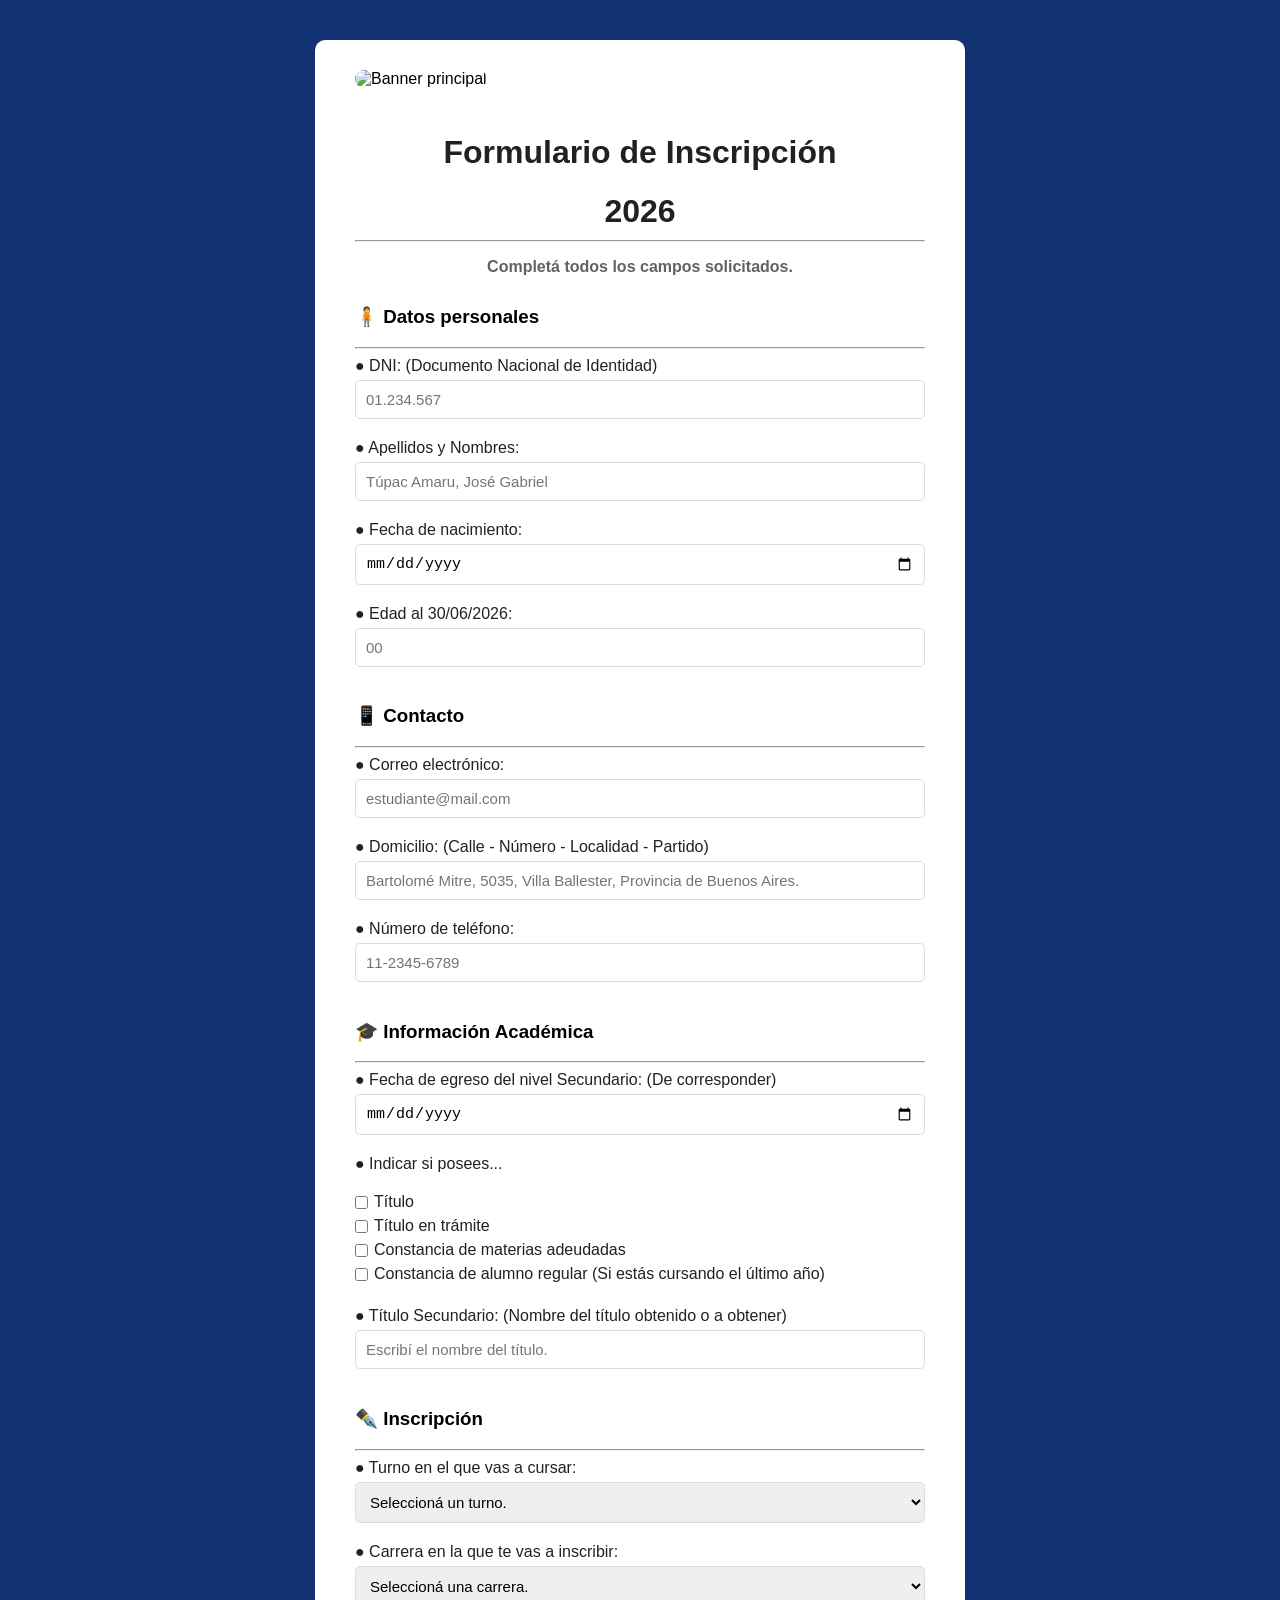
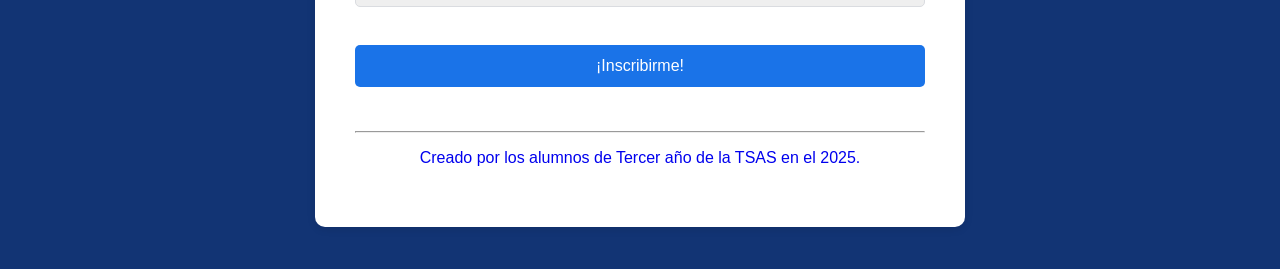
==== IU/Pages/EstudiantesUI/index.html @ d3afc266 "Re estrucuturado de las carpetas principales" ====
<!DOCTYPE html>

<html lang="es">
    <head>
        <meta charset="UTF-8">
        <meta name="viewport" content="width=device-width, initial-scale=1.0">
        <title>Formulario de Inscripción 2026</title>
        <link rel="stylesheet" href="css/style.css">
    </head>
    <body>
        <div class="form-container">
            <img src="Imagenes/banner.jpg" alt="Banner principal" class="banner">
            <h1>Formulario de Inscripción</h1>
            <h1>2026</h1>
            <hr>
            <p class="instruccion"><strong>Completá todos los campos solicitados.</strong></p>
            <form id="formInscripcion">

                <!-- 🧍 Datos personales -->
                <h3>🧍 Datos personales</h3>

                <hr>

                <label for="dni">&#9679; DNI: (Documento Nacional de Identidad)</label>
                <input type="text" id="dni" name="dni" placeholder="01.234.567" required>

                <label for="apellidosynombres">&#9679; Apellidos y Nombres:</label>
                <input type="text" id="apellidosynombres" name="apellidosynombres" placeholder="Túpac Amaru, José Gabriel" required>

                <label for="fechaNac">&#9679; Fecha de nacimiento:</label>
                <input type="date" id="fechaNac" name="fechaNac" required>

                <label for="edadFecha">&#9679; Edad al 30/06/2026:</label>
                <input type="text" id="edadFecha" name="edadFecha" placeholder="00" required>



                <!-- 📱 Contacto -->
                <h3>📱 Contacto</h3>

                <hr>

                <label for="correo">&#9679; Correo electrónico:</label>
                <input type="email" id="correo" name="correo" placeholder="estudiante@mail.com" required>

                <label for="domicilio">&#9679; Domicilio: (Calle - Número - Localidad - Partido)</label>
                <input type="text" id="domicilio" name="domicilio" placeholder="Bartolomé Mitre, 5035, Villa Ballester, Provincia de Buenos Aires." required>

                <label for="telefono">&#9679; Número de teléfono:</label>
                <input type="tel" id="telefono" name="telefono" placeholder="11-2345-6789" required>

                <!-- 🎓 Información Académica -->
                <h3>🎓 Información Académica</h3>
                
                <hr>
                
                <label for="fechaEgre">&#9679; Fecha de egreso del nivel Secundario: (De corresponder)</label>
                <input type="date" id="fechaEgre" name="fechaEgre" required>

                <label>&#9679; Indicar si posees...</label>
                <div class="checkbox-group">
                    <label><input type="checkbox" name="titulo" value="titulo"> Título</label>
                    <label><input type="checkbox" name="tituloEnTramite" value="titulo en tramite"> Título en trámite</label>
                    <label><input type="checkbox" name="materiasAdeudadas" value="Constancia de materias adeudadas"> Constancia de materias adeudadas</label>
                    <label><input type="checkbox" name="alumnoRegular" value="Constancia Alumno regular"> Constancia de alumno regular (Si estás cursando el último año)</label><br>
                </div>

                <label for="tituloSec">&#9679; Título Secundario: (Nombre del título obtenido o a obtener)</label>
                <input type="text" id="tituloSec" name="tituloSec" placeholder="Escribí el nombre del título." required>

                <!-- ✒️ Inscripción -->
                <h3>✒️ Inscripción</h3>
                
                <hr>
                
                <label for="turno">&#9679; Turno en el que vas a cursar:</label>
                <select id="turno" name="turno" required>
                    <option value="" disabled selected>Seleccioná un turno.</option>
                    <option value="manana">Mañana</option> 
                    <option value="tarde">Tarde</option>
                    <option value="vespertino">Vespertino</option>
                </select>

                <label for="carrera">&#9679; Carrera en la que te vas a inscribir:</label>
                <select id="carrera" name="carrera" required>
                    <option value="" disabled selected>Seleccioná una carrera.</option>
                </select>

                <br><br>
                
                <button type="submit">¡Inscribirme!</button>
                
                <br><br><br>
            </form>
            <hr>
            <footer>
                <p>
                    <a href="/UI/-/agradecimientos.html" title="Ver agradecimientos" style="text-decoration: none;">
                        Creado por los alumnos de Tercer año de la TSAS en el 2025.
                    </a>
                </p>
            </footer>
        </div>
        <script src="script/script.js"></script>
    </body>
</html>
---- IU/Pages/EstudiantesUI/css/style.css ----
body {
    font-family: 'Roboto', sans-serif;
    background-color: #123474;
    display: flex;
    justify-content: center;
    padding: 40px;
    margin: 0;
}

.form-container {
    background-color: #ffffff;
    border-radius: 10px;
    box-shadow: 0 2px 8px rgba(0,0,0,0.1);
    width: 100%;
    max-width: 650px;
    padding: 30px 40px;
    box-sizing: border-box;
}

.banner {
    width: 100%;
    border-radius: 10px;
    margin-bottom: 25px;
}

h1 {
    color: #202124;
    margin-bottom: 10px;
    text-align: center;
}

h2 {
    color: #202124;
    margin-bottom: 10px;
    text-align: center;
}

p {
    color: #5f6368;
    text-align: center;
    margin-bottom: 30px;
}

label {
    display: block;
    margin-bottom: 5px;
    font-weight: 500;
    color: #202124;
}

input, select {
    width: 100%;
    padding: 10px;
    margin-bottom: 20px;
    border-radius: 5px;
    border: 1px solid #dadce0;
    font-size: 15px;
    box-sizing: border-box;
}

button {
    background-color: #1a73e8;
    color: white;
    border: none;
    padding: 12px 20px;
    border-radius: 5px;
    cursor: pointer;
    font-size: 16px;
    width: 100%;
}

button:hover {
    background-color: #155ab6;
}

/* Responsivo */
@media (max-width: 768px) {
    body {
        padding: 20px;
    }
    .form-container {
        padding: 25px 20px;
    }
    h2 {
        font-size: 20px;
    }
    p {
        font-size: 14px;
    }
}

.checkbox-group {
  margin-top: 20px;
}

.checkbox-group label {
  display: flex;             /* Mantiene checkbox y texto alineados en la misma línea */
  align-items: center;       /* Centra verticalmente el texto con el checkbox */
  gap: 6px;                  /* Espacio entre el checkbox y el texto */
  margin-bottom: 6px;        /* Espacio entre opciones */
  text-align: left;
  cursor: pointer;
  width: auto;               /* Evita que se estire todo el ancho */
}

.checkbox-group input[type="checkbox"] {
  width: auto;               /* Evita que el input herede el width: 100% */
  margin: 0;                 /* Quita márgenes sobrantes */
}
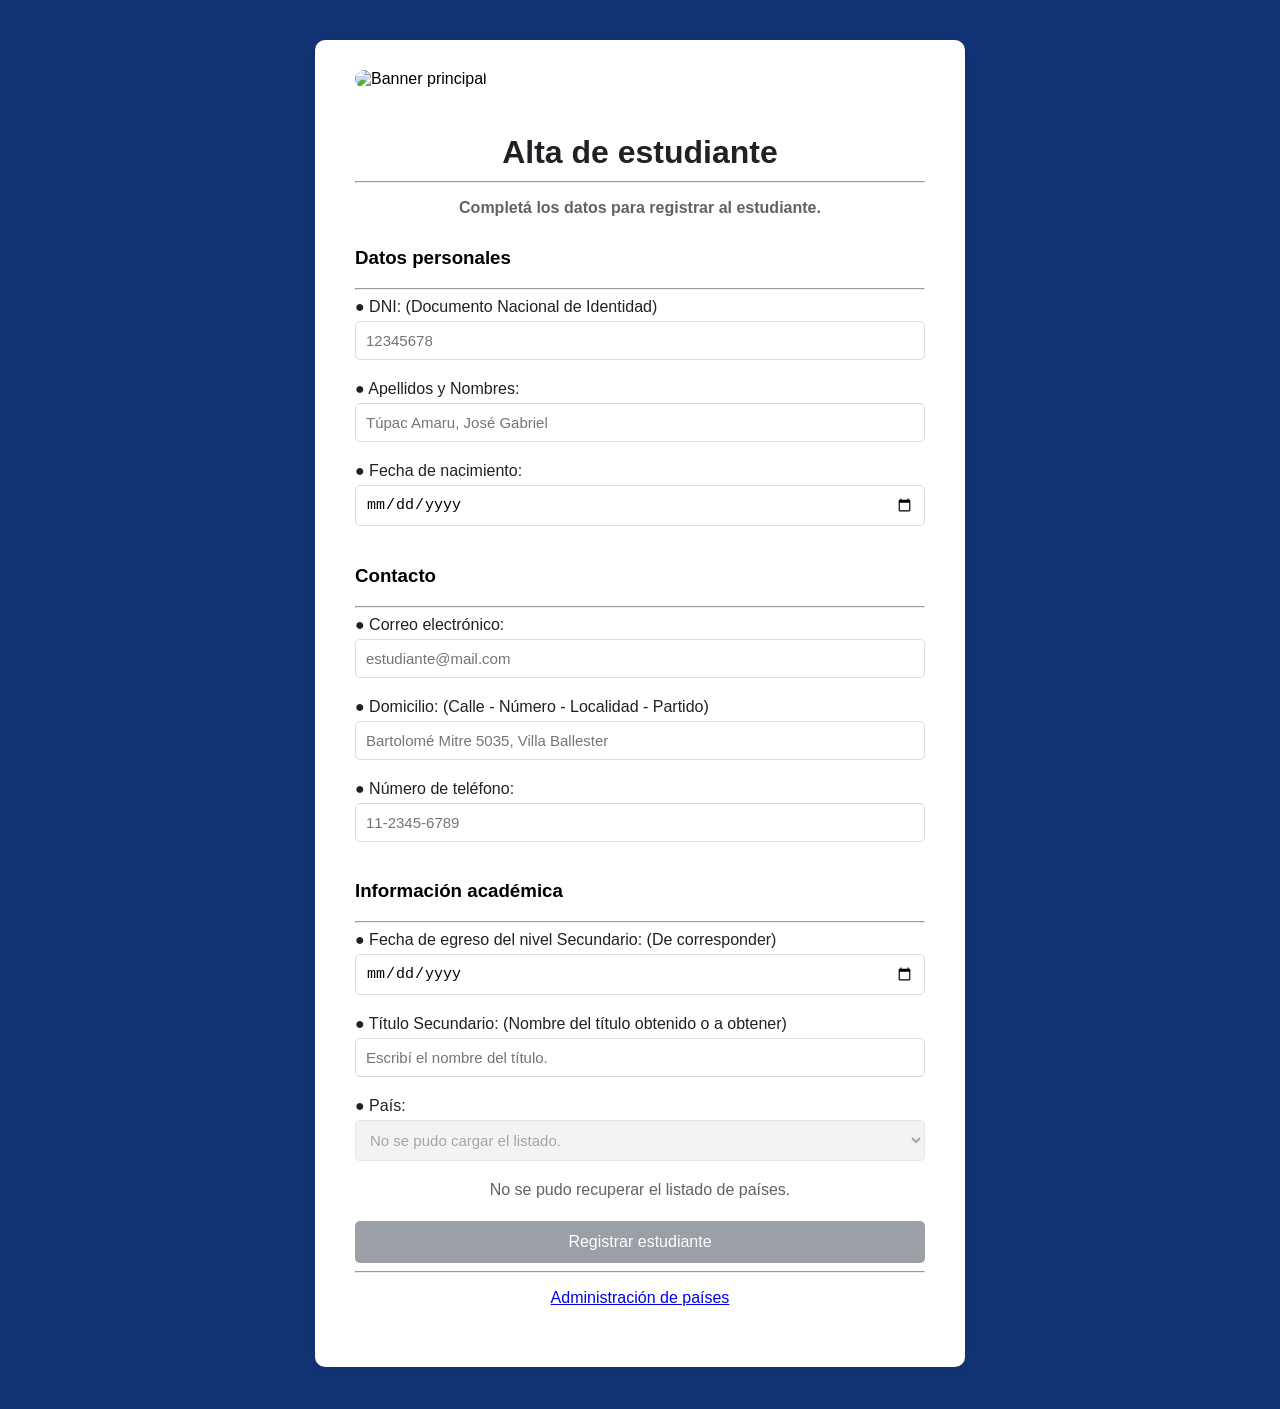
==== commit 74431c01: "Actualización y prueba agente IA vscode" ====
--- a/IU/Pages/EstudiantesUI/index.html
+++ b/IU/Pages/EstudiantesUI/index.html
@@ -4,101 +4,67 @@
     <head>
         <meta charset="UTF-8">
         <meta name="viewport" content="width=device-width, initial-scale=1.0">
-        <title>Formulario de Inscripción 2026</title>
+        <title>Alta de estudiante</title>
         <link rel="stylesheet" href="css/style.css">
     </head>
     <body>
         <div class="form-container">
             <img src="Imagenes/banner.jpg" alt="Banner principal" class="banner">
-            <h1>Formulario de Inscripción</h1>
-            <h1>2026</h1>
+            <h1>Alta de estudiante</h1>
             <hr>
-            <p class="instruccion"><strong>Completá todos los campos solicitados.</strong></p>
+            <p class="instruccion"><strong>Completá los datos para registrar al estudiante.</strong></p>
             <form id="formInscripcion">
 
                 <!-- 🧍 Datos personales -->
-                <h3>🧍 Datos personales</h3>
+                <h3>Datos personales</h3>
 
                 <hr>
 
                 <label for="dni">&#9679; DNI: (Documento Nacional de Identidad)</label>
-                <input type="text" id="dni" name="dni" placeholder="01.234.567" required>
+                <input type="number" id="dni" name="dni" min="1" step="1" max="2147483647" placeholder="12345678" required>
 
                 <label for="apellidosynombres">&#9679; Apellidos y Nombres:</label>
-                <input type="text" id="apellidosynombres" name="apellidosynombres" placeholder="Túpac Amaru, José Gabriel" required>
+                <input type="text" id="apellidosynombres" name="apellidosynombres" maxlength="200" placeholder="Túpac Amaru, José Gabriel" required>
 
                 <label for="fechaNac">&#9679; Fecha de nacimiento:</label>
                 <input type="date" id="fechaNac" name="fechaNac" required>
 
-                <label for="edadFecha">&#9679; Edad al 30/06/2026:</label>
-                <input type="text" id="edadFecha" name="edadFecha" placeholder="00" required>
-
-
-
                 <!-- 📱 Contacto -->
-                <h3>📱 Contacto</h3>
+                <h3>Contacto</h3>
 
                 <hr>
 
                 <label for="correo">&#9679; Correo electrónico:</label>
-                <input type="email" id="correo" name="correo" placeholder="estudiante@mail.com" required>
+                <input type="email" id="correo" name="correo" maxlength="50" placeholder="estudiante@mail.com" required>
 
                 <label for="domicilio">&#9679; Domicilio: (Calle - Número - Localidad - Partido)</label>
-                <input type="text" id="domicilio" name="domicilio" placeholder="Bartolomé Mitre, 5035, Villa Ballester, Provincia de Buenos Aires." required>
+                <input type="text" id="domicilio" name="domicilio" maxlength="80" placeholder="Bartolomé Mitre 5035, Villa Ballester" required>
 
                 <label for="telefono">&#9679; Número de teléfono:</label>
-                <input type="tel" id="telefono" name="telefono" placeholder="11-2345-6789" required>
+                <input type="tel" id="telefono" name="telefono" maxlength="20" placeholder="11-2345-6789" required>
 
                 <!-- 🎓 Información Académica -->
-                <h3>🎓 Información Académica</h3>
+                <h3>Información académica</h3>
                 
                 <hr>
                 
                 <label for="fechaEgre">&#9679; Fecha de egreso del nivel Secundario: (De corresponder)</label>
-                <input type="date" id="fechaEgre" name="fechaEgre" required>
-
-                <label>&#9679; Indicar si posees...</label>
-                <div class="checkbox-group">
-                    <label><input type="checkbox" name="titulo" value="titulo"> Título</label>
-                    <label><input type="checkbox" name="tituloEnTramite" value="titulo en tramite"> Título en trámite</label>
-                    <label><input type="checkbox" name="materiasAdeudadas" value="Constancia de materias adeudadas"> Constancia de materias adeudadas</label>
-                    <label><input type="checkbox" name="alumnoRegular" value="Constancia Alumno regular"> Constancia de alumno regular (Si estás cursando el último año)</label><br>
-                </div>
+                <input type="date" id="fechaEgre" name="fechaEgre">
 
                 <label for="tituloSec">&#9679; Título Secundario: (Nombre del título obtenido o a obtener)</label>
-                <input type="text" id="tituloSec" name="tituloSec" placeholder="Escribí el nombre del título." required>
+                <input type="text" id="tituloSec" name="tituloSec" maxlength="50" placeholder="Escribí el nombre del título." required>
 
-                <!-- ✒️ Inscripción -->
-                <h3>✒️ Inscripción</h3>
-                
-                <hr>
-                
-                <label for="turno">&#9679; Turno en el que vas a cursar:</label>
-                <select id="turno" name="turno" required>
-                    <option value="" disabled selected>Seleccioná un turno.</option>
-                    <option value="manana">Mañana</option> 
-                    <option value="tarde">Tarde</option>
-                    <option value="vespertino">Vespertino</option>
+                <label for="pais">&#9679; País:</label>
+                <select id="pais" name="paisId" required disabled>
+                    <option value="" selected>Buscando países...</option>
                 </select>
 
-                <label for="carrera">&#9679; Carrera en la que te vas a inscribir:</label>
-                <select id="carrera" name="carrera" required>
-                    <option value="" disabled selected>Seleccioná una carrera.</option>
-                </select>
-
-                <br><br>
-                
-                <button type="submit">¡Inscribirme!</button>
-                
-                <br><br><br>
+                <p id="mensaje" role="status" aria-live="polite"></p>
+                <button id="enviar" type="submit" disabled>Registrar estudiante</button>
             </form>
             <hr>
             <footer>
-                <p>
-                    <a href="/UI/-/agradecimientos.html" title="Ver agradecimientos" style="text-decoration: none;">
-                        Creado por los alumnos de Tercer año de la TSAS en el 2025.
-                    </a>
-                </p>
+                <p><a href="/paises/" title="Administración de países">Administración de países</a></p>
             </footer>
         </div>
         <script src="script/script.js"></script>
--- a/IU/Pages/EstudiantesUI/css/style.css
+++ b/IU/Pages/EstudiantesUI/css/style.css
@@ -73,6 +73,16 @@
     background-color: #155ab6;
 }
 
+button:disabled {
+    background-color: #9aa0a6;
+    cursor: not-allowed;
+}
+
+#mensaje {
+    min-height: 1.5em;
+    margin: 0 0 16px;
+}
+
 /* Responsivo */
 @media (max-width: 768px) {
     body {
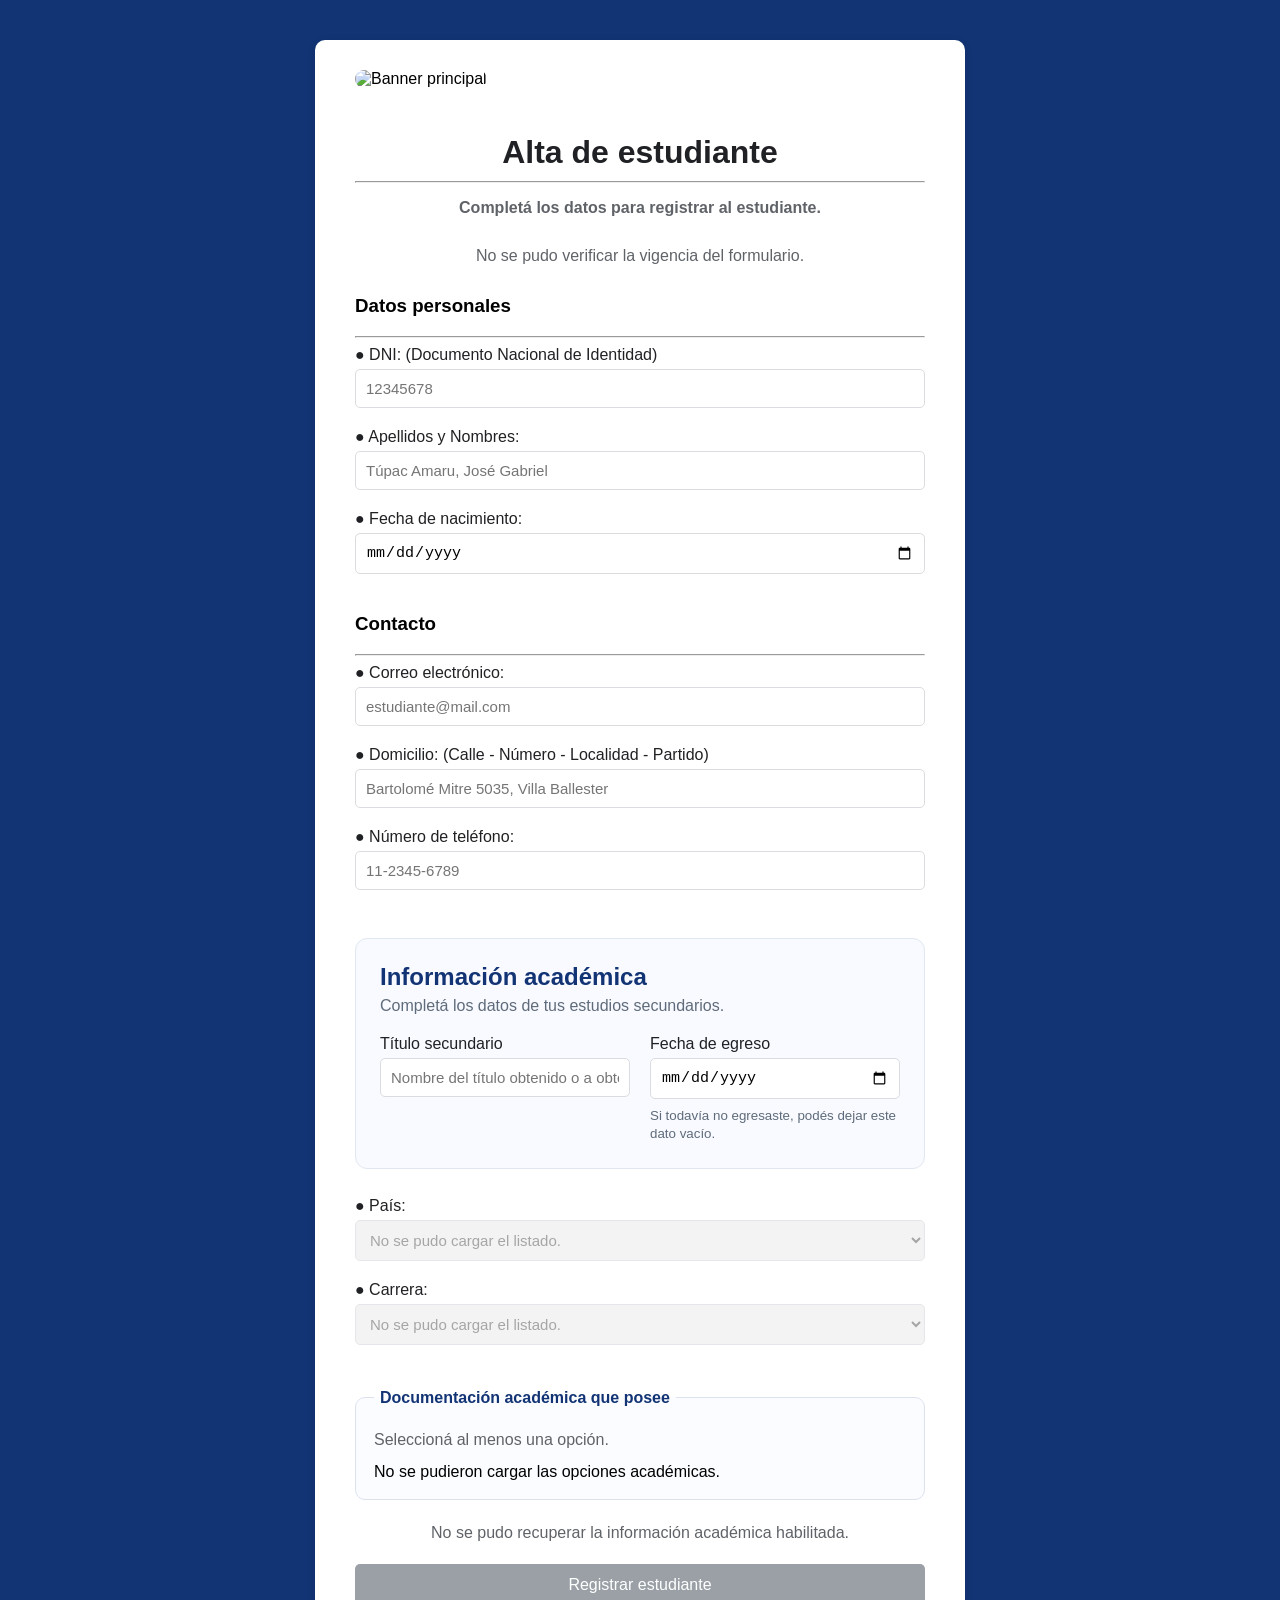
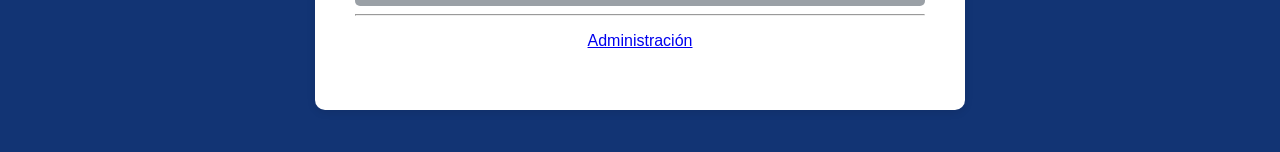
==== commit 11b2187b: "unificación de partes de los proyectos" ====
--- a/IU/Pages/EstudiantesUI/index.html
+++ b/IU/Pages/EstudiantesUI/index.html
@@ -13,6 +13,7 @@
             <h1>Alta de estudiante</h1>
             <hr>
             <p class="instruccion"><strong>Completá los datos para registrar al estudiante.</strong></p>
+            <p id="estadoFormulario" role="status" aria-live="polite">Verificando vigencia del formulario...</p>
             <form id="formInscripcion">
 
                 <!-- 🧍 Datos personales -->
@@ -43,28 +44,56 @@
                 <label for="telefono">&#9679; Número de teléfono:</label>
                 <input type="tel" id="telefono" name="telefono" maxlength="20" placeholder="11-2345-6789" required>
 
-                <!-- 🎓 Información Académica -->
-                <h3>Información académica</h3>
-                
-                <hr>
-                
-                <label for="fechaEgre">&#9679; Fecha de egreso del nivel Secundario: (De corresponder)</label>
-                <input type="date" id="fechaEgre" name="fechaEgre">
+                <section class="form-section" aria-labelledby="informacionAcademicaTitulo">
+                    <div class="form-section__header">
+                        <h2 id="informacionAcademicaTitulo">Información académica</h2>
+                        <p>Completá los datos de tus estudios secundarios.</p>
+                    </div>
 
-                <label for="tituloSec">&#9679; Título Secundario: (Nombre del título obtenido o a obtener)</label>
-                <input type="text" id="tituloSec" name="tituloSec" maxlength="50" placeholder="Escribí el nombre del título." required>
+                    <div class="form-grid">
+                        <div class="form-field">
+                            <label for="tituloSec">Título secundario</label>
+                            <input
+                                type="text"
+                                id="tituloSec"
+                                name="tituloSec"
+                                maxlength="50"
+                                placeholder="Nombre del título obtenido o a obtener"
+                                required>
+                        </div>
+
+                        <div class="form-field">
+                            <label for="fechaEgre">Fecha de egreso</label>
+                            <input type="date" id="fechaEgre" name="fechaEgre">
+                            <small>Si todavía no egresaste, podés dejar este dato vacío.</small>
+                        </div>
+                    </div>
+                </section>
 
                 <label for="pais">&#9679; País:</label>
                 <select id="pais" name="paisId" required disabled>
                     <option value="" selected>Buscando países...</option>
                 </select>
 
+                <label for="carrera">&#9679; Carrera:</label>
+                <select id="carrera" name="carreraId" required disabled>
+                    <option value="" selected>Buscando carreras...</option>
+                </select>
+
+                <fieldset class="academic-options">
+                    <legend>Documentación académica que posee</legend>
+                    <p>Seleccioná al menos una opción.</p>
+                    <div id="informacionAcademica" aria-live="polite">
+                        <p>Cargando opciones académicas...</p>
+                    </div>
+                </fieldset>
+
                 <p id="mensaje" role="status" aria-live="polite"></p>
                 <button id="enviar" type="submit" disabled>Registrar estudiante</button>
             </form>
             <hr>
             <footer>
-                <p><a href="/paises/" title="Administración de países">Administración de países</a></p>
+                <p><a href="/administracion/" title="Administración">Administración</a></p>
             </footer>
         </div>
         <script src="script/script.js"></script>
--- a/IU/Pages/EstudiantesUI/css/style.css
+++ b/IU/Pages/EstudiantesUI/css/style.css
@@ -7,6 +7,37 @@
     margin: 0;
 }
 
+.academic-options {
+    margin: 24px 0;
+    padding: 18px;
+    border: 1px solid #dce3ef;
+    border-radius: 10px;
+    background: #fbfcff;
+}
+
+.academic-options legend {
+    padding: 0 6px;
+    color: #123474;
+    font-weight: 600;
+}
+
+.academic-options p {
+    margin: 6px 0 14px;
+    text-align: left;
+}
+
+.academic-options label {
+    display: flex;
+    align-items: center;
+    gap: 8px;
+    margin: 8px 0;
+}
+
+.academic-options input[type="checkbox"] {
+    width: auto;
+    margin: 0;
+}
+
 .form-container {
     background-color: #ffffff;
     border-radius: 10px;
@@ -56,6 +87,50 @@
     border: 1px solid #dadce0;
     font-size: 15px;
     box-sizing: border-box;
+}
+
+.form-section {
+    margin: 28px 0;
+    padding: 24px;
+    border: 1px solid #e1e7f0;
+    border-radius: 12px;
+    background: #f8faff;
+}
+
+.form-section__header {
+    margin-bottom: 20px;
+}
+
+.form-section__header h2 {
+    margin: 0 0 6px;
+    color: #123474;
+    text-align: left;
+}
+
+.form-section__header p {
+    margin: 0;
+    color: #5f6b7a;
+    text-align: left;
+}
+
+.form-grid {
+    display: grid;
+    grid-template-columns: repeat(2, minmax(0, 1fr));
+    gap: 20px;
+}
+
+.form-field {
+    min-width: 0;
+}
+
+.form-field input {
+    margin-bottom: 8px;
+}
+
+.form-field small {
+    display: block;
+    color: #5f6b7a;
+    line-height: 1.4;
 }
 
 button {
@@ -91,6 +166,13 @@
     .form-container {
         padding: 25px 20px;
     }
+    .form-section {
+        padding: 18px;
+    }
+    .form-grid {
+        grid-template-columns: 1fr;
+        gap: 12px;
+    }
     h2 {
         font-size: 20px;
     }
